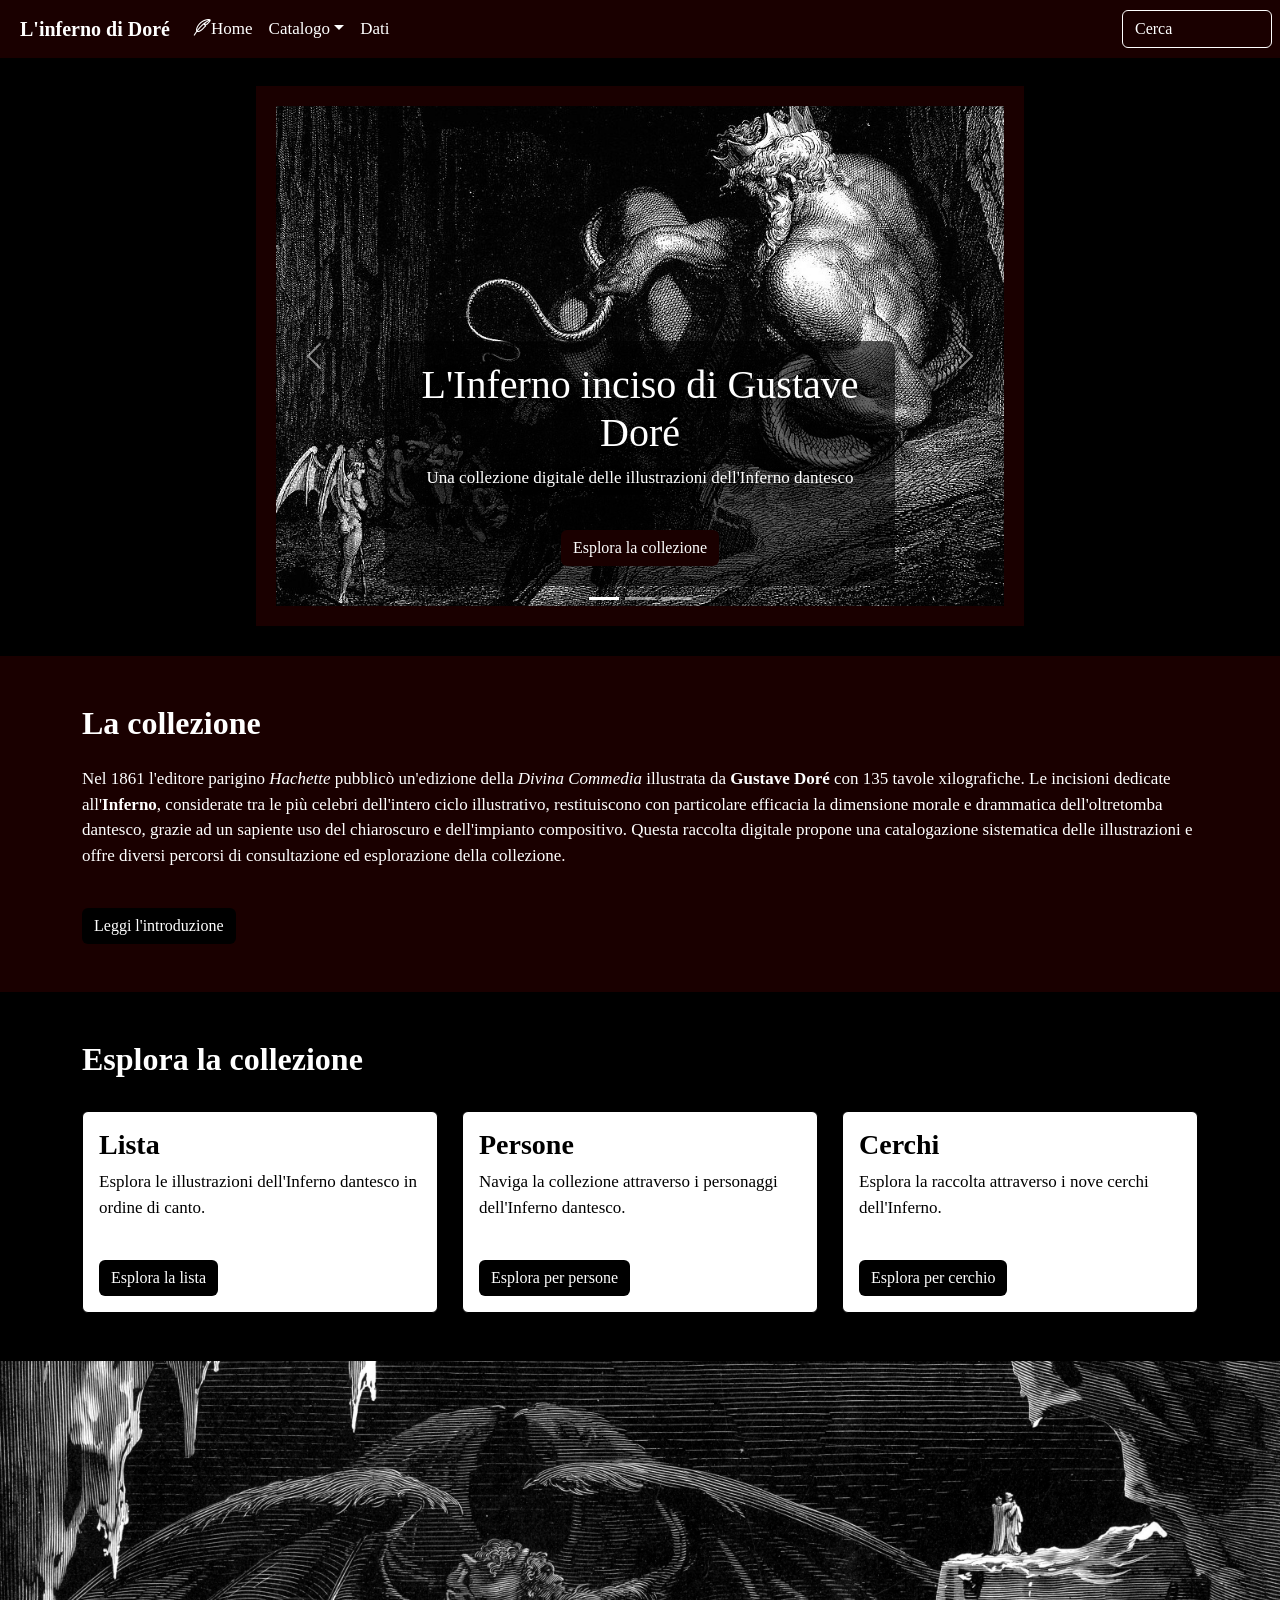
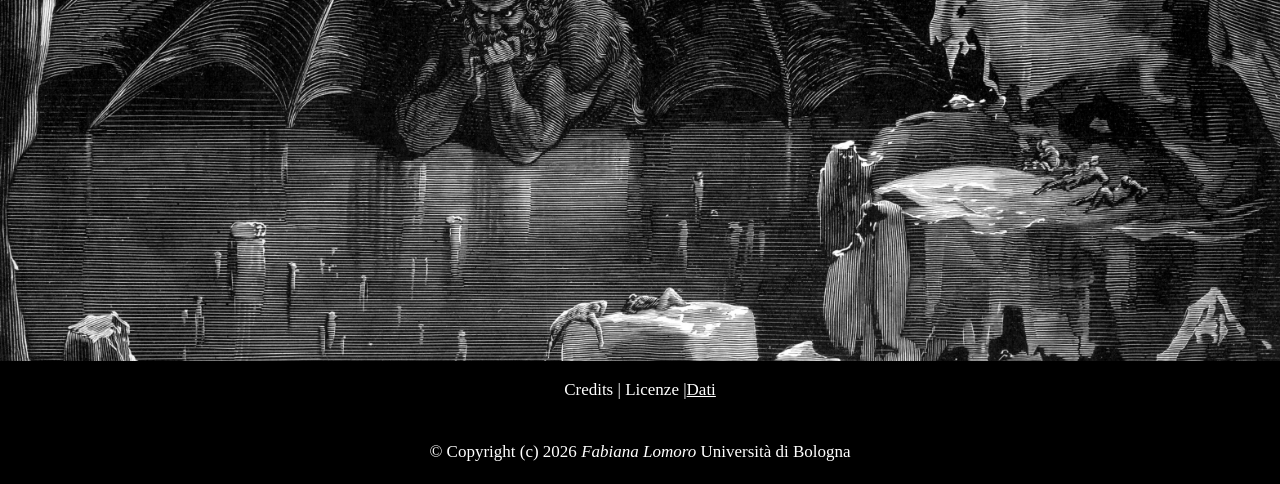
==== sitoWeb/index.html @ dfdcead7 "Aggiunta di tutti i file del progetto" ====
<!DOCTYPE html>
<html lang="it">
<head>
	<meta charset="UTF-8"/>
	<meta name="viewport" content="width=device-width, initial-scale=1"/>
	<meta name="DC.title" content="L'Inferno inciso da Gustave Doré"/>
	<meta name="DC.Creator" content="Gustave Doré"/>
	<meta name="DC.Subject" content="Hell in art"/>
	<meta name="DC.Description" content="Collezione digitale delle illustrazioni dell'Inferno dantesco di Gustave Doré"/>
	<meta name="DC.Publisher" content="Fabiana Lomoro, Università di Bologna"/>
	<meta name="DC.Date" content="2026"/>
	<meta name="DC.Type" content="Image"/>
	<meta name="DC.Format" content="text/html"/>
	<meta name="DC.Language" content="it"/>
	<meta name="DC.Rights" content="Dominio Pubblico"/>
	<title>L'Inferno inciso di Gustave Doré</title>
<!--Bootstrap CSS-->
	<link href="https://cdn.jsdelivr.net/npm/bootstrap@5.3.8/dist/css/bootstrap.min.css" rel="stylesheet">
<!--Bootstrap Icons-->
	<link rel="stylesheet" href="https://cdn.jsdelivr.net/npm/bootstrap-icons@1.13.1/font/bootstrap-icons.min.css">
<!--CSS-->
	<link href="style.css" rel="stylesheet">
</head>
<body>
	<header>
		<nav class="navbar navbar-expand-lg navbar-dark bg-dark fixed-top">
			<a class="navbar-brand" href="index.html">L'inferno di Doré</a>
			<button class="navbar-toggler" type="button" data-bs-toggle="collapse" data-bs-target="#navbarContent">
				<span class="navbar-toggler-icon"></span>
			</button>
			<div class="collapse navbar-collapse" id="navbarContent">
				<ul class="navbar-nav me-auto">
					<li class="nav-item">
						<a class="nav-link" href="index.html"><i class="bi bi-feather"></i>Home</a>
					</li>
					<li class="nav-item dropdown">
						<a class="nav-link dropdown-toggle" href="#" role="button" data-bs-toggle="dropdown">Catalogo</a>
						<ul class="dropdown-menu">
							<li><a class="dropdown-item" href="catalogo.html">Lista</a></li>
							<li><a class="dropdown-item" href="catalogo.html">Persone</a></li>
							<li><a class="dropdown-item" href="catalogo.html">Cerchi</a></li>
						</ul>
					</li>
					<li class="nav-item">
						<a class="nav-link" href="dati.html">Dati</a>
					</li>
				</ul>
			</div>
<!-- barra di ricerca FUORI dal collapse -->
			<form class="d-flex">
				<input class="form-control me-2" type="search" placeholder="Cerca">
			</form>
		</nav>
		<!-- bootstrap carousel -->
		<div id="carouselDoré" class="carousel slide" data-bs-ride="carousel">
		<!-- indicatori -->
			<div class="carousel-indicators">
				<button type="button" data-bs-target="#carouselDoré" data-bs-slide-to="0" class="active"></button>
				<button type="button" data-bs-target="#carouselDoré" data-bs-slide-to="1"></button>
				<button type="button" data-bs-target="#carouselDoré" data-bs-slide-to="2"></button>
			</div>
		<!-- immagini -->
		<div class="carousel-inner">
			<div class="carousel-item active">
				<img src="img/carousel1.jpg" class="d-block w-100" alt="Illustrazione di Gustave Doré, Inferno dantesco" title="Illustrazione di Gustave Doré, Inferno dantesco">
				<div class="carousel-caption">
					<h1>L'Inferno inciso di Gustave Doré</h1>
					<p>Una collezione digitale delle illustrazioni dell'Inferno dantesco</p>
					<a href="catalogo.html" class="btn btn-dark mt-4">Esplora la collezione</a>
				</div>
			</div>
			<div class="carousel-item">
				<img src="img/carousel2.jpg" class="d-block w-100" alt="Dipinto di Gustave Doré, Dante e Virgilio" title="Dipinto di Gustave Doré, Dante e Virgilio">
				<div class="carousel-caption">
					<h1>Personaggi</h1>
					<p>Esplora la collezione attraverso i personaggi dell'Inferno dantesco</p>
					<a href="catalogo.html" class="btn btn-dark mt-4">Naviga per personaggi</a>
				</div>
			</div>
			<div class="carousel-item">
				<img src="img/carousel3.jpg" class="d-block w-100" alt="Mappa dell'Inferno dantesco di Sandro Botticelli" title="Mappa dell'Inferno dantesco di Sandro Botticelli">
				<div class="carousel-caption">
					<h1>I cerchi dell'Inferno</h1>
					<p>Esplora la collezione attraverso i nove cerchi dell'Inferno dantesco</p>
					<a href="catalogo.html" class="btn btn-dark mt-4">Naviga per cerchi</a>
				</div>
			</div>
		</div>
		<!-- frecce -->
		<button class="carousel-control-prev" data-bs-target="#carouselDoré" data-bs-slide="prev">
			<span class="carousel-control-prev-icon"></span>
		</button>
		<button class="carousel-control-next" data-bs-target="#carouselDoré" data-bs-slide="next">
			<span class="carousel-control-next-icon"></span>
		</button>
		</div>
	</header>
	<main>
		<section class="container-fluid pb-5 pt-5 background-bordeaux">
			<div class="container">
				<h2>La collezione</h2>
				<p class="mt-4">Nel 1861 l'editore parigino <em>Hachette</em> pubblicò un'edizione della <em>Divina Commedia</em> illustrata da <b>Gustave Doré</b> con 135 tavole xilografiche. Le incisioni dedicate all'<b>Inferno</b>, considerate tra le più celebri dell'intero ciclo illustrativo, restituiscono con particolare efficacia la dimensione morale e drammatica dell'oltretomba dantesco, grazie ad un sapiente uso del chiaroscuro e dell'impianto compositivo. Questa raccolta digitale propone una catalogazione sistematica delle illustrazioni e offre diversi percorsi di consultazione ed esplorazione della collezione.</p>
				<a href="catalogo.html" class="btn btn-dark mt-4">Leggi l'introduzione</a>
			</div>
		</section>
		<section class="container-fluid pb-5 pt-5">
			<div class="container">
				<h2>Esplora la collezione</h2>
				<div class="row">

					<div class="col-md-4 mt-4">
						<div class="card">
							<div class="card-body">
								<h3 class="card-title">Lista</h3>
								<p class="card-text">Esplora le illustrazioni dell'Inferno dantesco in ordine di canto.</p>
								<a href="catalogo.html" class="btn mt-4">Esplora la lista</a>
							</div>
						</div>
					</div>

					<div class="col-md-4 mt-4">
						<div class="card">
							<div class="card-body">
								<h3 class="card-title">Persone</h3>
								<p class="card-text">Naviga la collezione attraverso i personaggi dell'Inferno dantesco.</p>
								<a href="catalogo.html" class="btn mt-4">Esplora per persone</a>
							</div>
						</div>
					</div>

					<div class="col-md-4 mt-4">
						<div class="card">
							<div class="card-body">
								<h3 class="card-title">Cerchi</h3>
								<p class="card-text">Esplora la raccolta attraverso i nove cerchi dell'Inferno.</p>
								<a href="catalogo.html" class="btn mt-4">Esplora per cerchio</a>
							</div>
						</div>
					</div>

				</div>
			</div>
		</section>
		<section class="container-fluid pb-5 pt-5 sfondo-sezione"></section>
	</main>
	<footer>
			<div class="container-fluid pb-3 pt-3 background-nero">
				<div class="container">
					<p class="mb-0 pb-1 text-center">Credits | Licenze |<a href="dati.html">Dati</a></p>
				</div>
			</div>
			<div class="container-fluid pb-3 pt-3 background-nero">
				<p class="mb-0 pb-1 text-center">&copy; Copyright (c) 2026 <em>Fabiana Lomoro</em>
				Università di Bologna</p> 
			</div>
		</footer>
	<script src="https://cdn.jsdelivr.net/npm/bootstrap@5.3.8/dist/js/bootstrap.bundle.min.js"></script>
</body>
</html>
---- sitoWeb/style.css ----
/*body*/
body {
	font-size: 17px;
	margin: 0;
	background-color: #000000;
	color: #ffffff;
	font-family: Georgia, serif;
}

/*titoli*/
h1, h2, h3 {
	color: #ffffff;
	font-family: Georgia, serif;
}

/*bottone*/
button {
	background-color: #1a0000;
	color: #ffffff;
	border: none;
	padding: 8px 16px;
}

/*navbar*/
.navbar {
	background-color: #1a0000 !important;
}

.navbar-toggler {
	margin-right: auto;
	color: #ffffff !important;
}

.navbar-toggler:focus {
	box-shadow: 0 0 2px rgba(255,255,255,0.3);
}

.navbar-brand {
	margin-left: 20px;
	color: #ffffff !important;
	font-family: Georgia, serif;
	font-weight: bold;
}

.navbar .nav-link {
	color: #ffffff !important;
	font-family: Georgia, serif;
}

.navbar .nav-link:hover {
	background-color: #000000;
	border-radius: 5px;
}

.navbar input {
	background-color: transparent !important;
	color: #ffffff;
	border: 1px solid #ffffff;
	width: 150px;
}

.navbar input:focus {
	background-color: transparent !important;
	color: #ffffff;
	border: 1px solid #ffffff;
	box-shadow: none;
}

.navbar input::placeholder {
	color: #ffffff;
	opacity: 1;
	font-family: Georgia, serif;
}

/*dropdown*/
.dropdown-menu {
	background-color: #1a0000;
	border: 1px solid #ffffff;
}

.dropdown-item {
	color: #ffffff;
}

.dropdown-item:active {
	background-color: #ffffff;
	color: #000000;
}

/*header*/
header {
	padding-top: 56px;
}

/*carosello*/
.carousel {
	background-color: #1a0000;
	width: 60%;
	margin: 30px auto;
	padding: 20px;
}

.carousel-item img {
	height: 500px;
	object-fit: cover;
	background-color: #000000;
	width: 100%;
}

/*testo carosello*/
.carousel-caption h1 {
	color: #ffffff;
	text-shadow: 3px 3px 8px #000000;
}

.carousel-caption p {
	color: #ffffff;
		text-shadow: 3px 3px 8px #000000;
}

.carousel-caption {
	background-color: rgba(0, 0, 0, 0.6);
	border-radius: 8px;
	padding: 20px;
}

/*bottone carosello*/
.carousel-caption .btn {
	background-color: #1a0000;
	color: #ffffff;
	border: none;
}

.carousel-caption .btn:hover {
	background-color: #000000;
}

/*main*/ 
.background-bordeaux {
	background-color: #1a0000;
}

main .btn {
	background-color: #000000;
	color: #ffffff;
	border: none;
}

/*card*/
.card {
	background-color: #ffffff;
	color: #000000;
	border: 1px solid #000000;
	transition: transform 0.2s;
}

.card:hover {
	transform: translateY(-5px);
}


/*titolo sezione*/
.card .card-title { 
	font-weight: bold;
}

section h2 { 
	font-weight: bold;
}

/*hover bottoni card*/
.card .btn:hover { 
	background-color: #1a0000;
	color: #ffffff;
}

/*sezione sfondo*/
.sfondo-sezione {
	background-image: url("img/sfondo-sezione.jpg");
	background-size: cover;
	background-position: center;
	background-repeat: no-repeat;
	height: 600px;
}

/*footer*/
.background-nero {
	background-color: #000000;
}

footer a {
	color: #ffffff;
}

/*aside catalogo*/
.breadcrumb {
	background-color: #1a0000;
	padding: 8px 12px;
	border-radius: 4px;
}

.breadcrumb li a, .breadcrumb li {
	color: #ffffff;
	text-decoration: none;
}

.breadcrumb li + li::before {
	content: "> ";
	padding: 0 5px;
	color: #ffffff;
}

aside ul {
	background-color: #1a0000;
	padding: 10px 12px;
	border-radius: 4px;
}

aside ul li {
	padding-left: 20px;
}

aside ul li a {
	color: #ffffff;
	text-decoration: none;
}

aside ul li a:hover {
	text-decoration: underline;
}

/*tab catalogo*/
.nav-tabs {
	border-bottom: 1px solid #ffffff;
}

.nav-tabs .nav-link {
	color: #000000;
	background-color: #ffffff;
	border: 1px solid #000000;
	margin-right: 2px;
	padding: 4px 8px;
}

.nav-tabs .nav-link.active {
	background-color: #1a0000;
	color: #ffffff;
	border-color: #1a0000;
}


.nav-tabs .nav-link:hover {
	background-color: #1a0000;
	color: #ffffff;
}

/*immagine item*/
.item-img {
	width: 50%;
	display: block;
	margin: 0 auto 20px auto;
}

/*blockquote*/
blockquote {
	text-align: center;
	border-left: none;
	padding: 20px;
	font-style: Italic;
}

blockquote {
	margin-bottom: 5px;
}

/*tabella item*/
.table a {
	color: #ffffff;
	text-decoration: none;
}

.table a:hover {
	text-decoration: underline;
}

.table th {
	background-color: #1a0000;
	color: #ffffff;
	width: 35%;
}

.table td {
	background-color: #000000;
	color: #ffffff !important;
	width: 35%;
}

.table-bordered td, .table-bordered th {
	border: 1px solid #ffffff !important;
}

/*badge*/
.badge {
	background-color: #ffffff;
	color: #000000;
	padding: 5px 10px;
	border-radius: 4px;
	font-size: 0.85rem;
}

/*tabella dati*/
.tabella-dati thead th {
	background-color: #ffffff !important;
	color: #000000 !important;
	border: 3px solid #000000 !important;
}

/*sfondo dati*/
.sfondo-dati {
	background-image: url("img/sfondo-sezione2.jpg");
	background-size: cover;
	background-position: center;
	height: 400px;
}
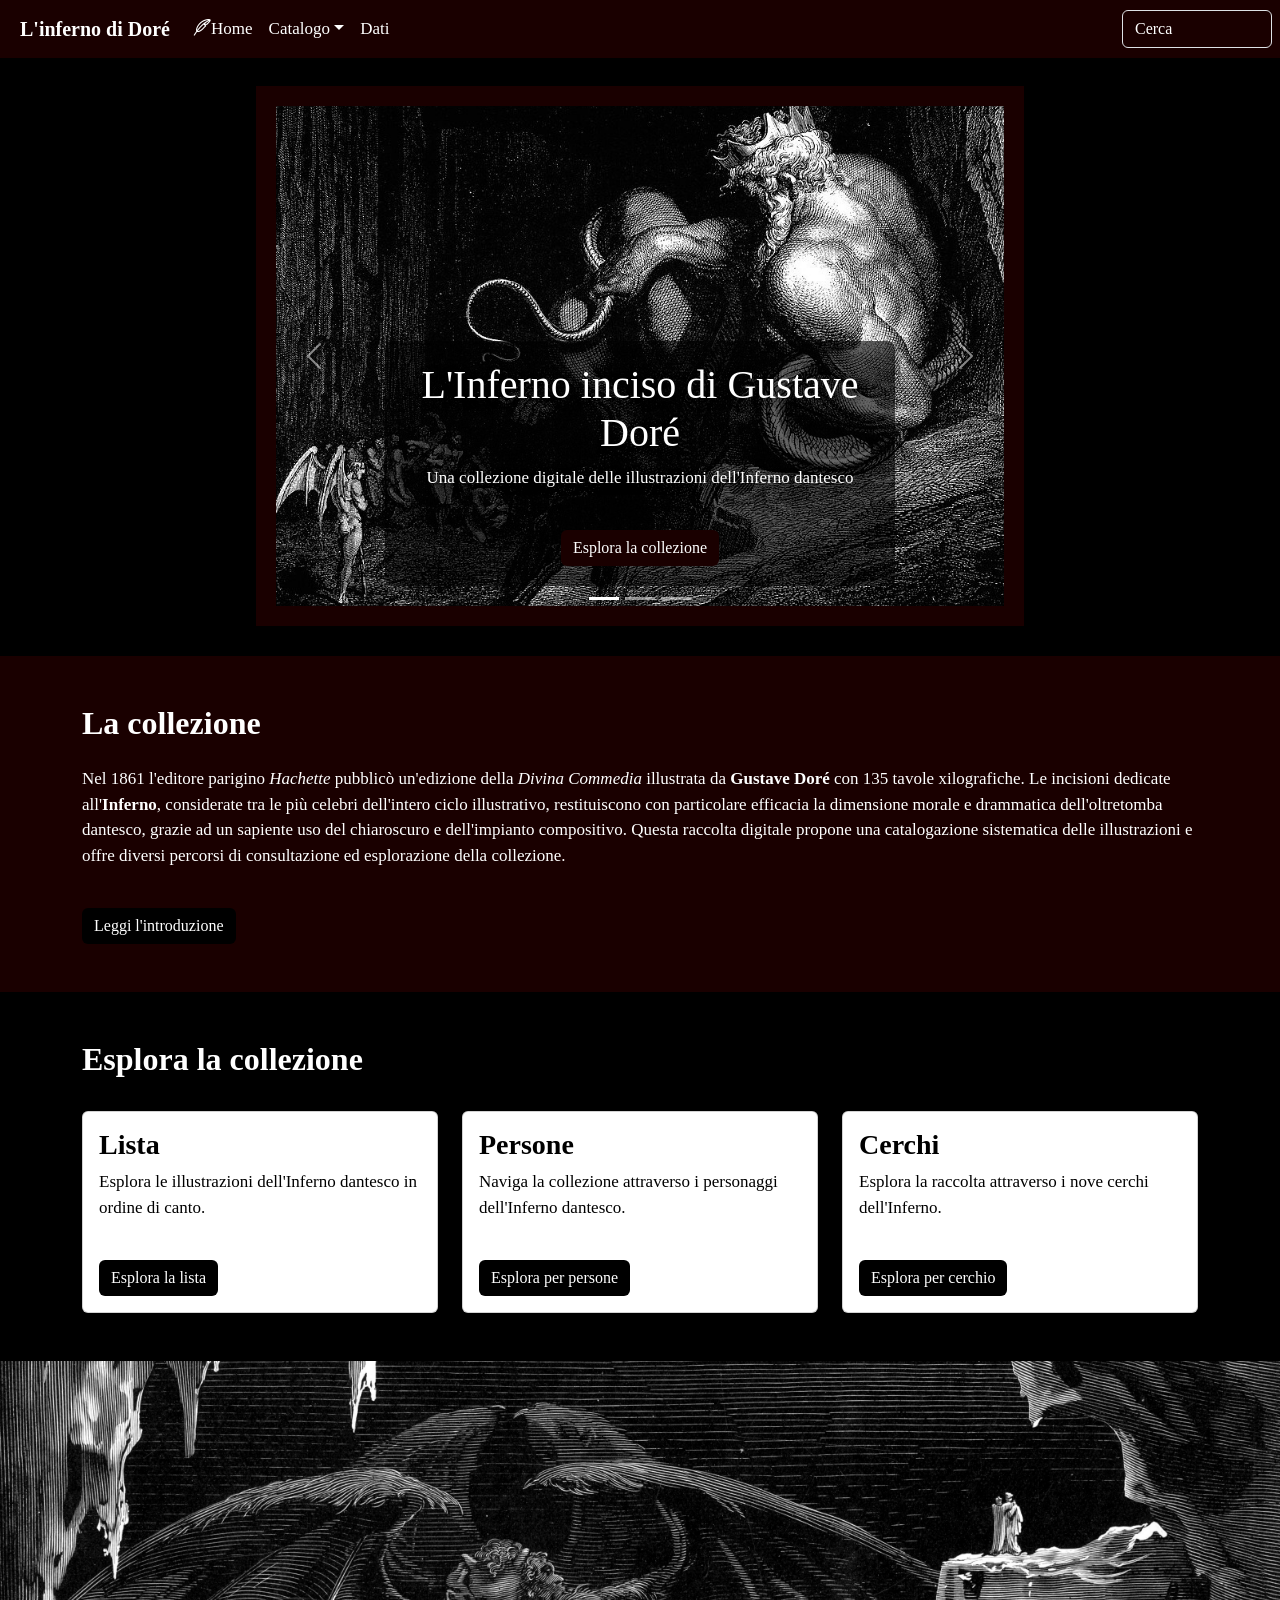
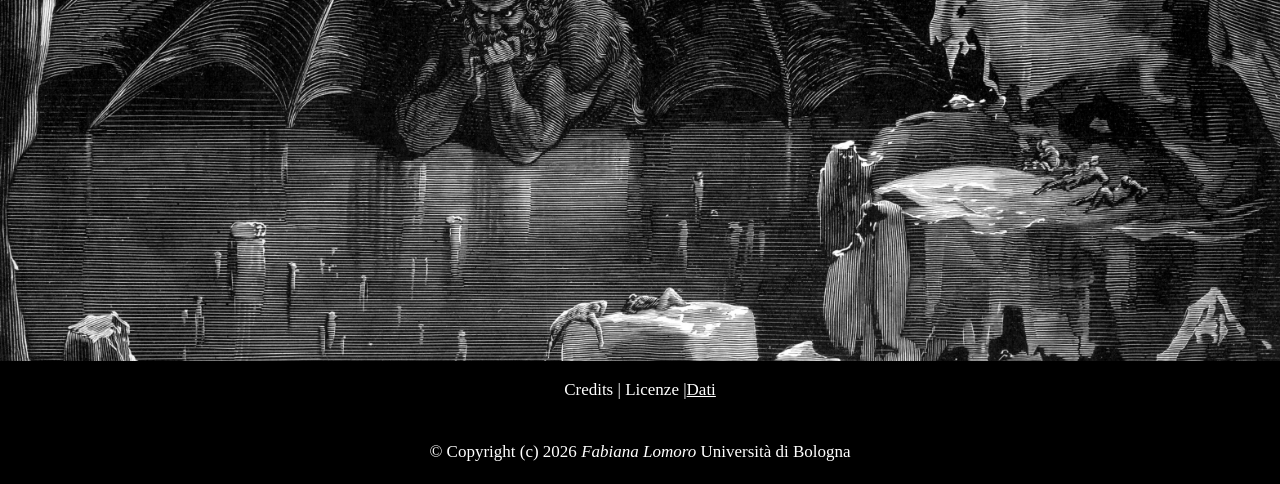
==== commit 61852644: "aggiornamento file" ====
--- a/sitoWeb/index.html
+++ b/sitoWeb/index.html
@@ -34,7 +34,7 @@
 						<a class="nav-link" href="index.html"><i class="bi bi-feather"></i>Home</a>
 					</li>
 					<li class="nav-item dropdown">
-						<a class="nav-link dropdown-toggle" href="#" role="button" data-bs-toggle="dropdown">Catalogo</a>
+						<a class="nav-link dropdown-toggle" role="button" data-bs-toggle="dropdown">Catalogo</a>
 						<ul class="dropdown-menu">
 							<li><a class="dropdown-item" href="catalogo.html">Lista</a></li>
 							<li><a class="dropdown-item" href="catalogo.html">Persone</a></li>
@@ -47,7 +47,7 @@
 				</ul>
 			</div>
 <!-- barra di ricerca FUORI dal collapse -->
-			<form class="d-flex">
+			<form>
 				<input class="form-control me-2" type="search" placeholder="Cerca">
 			</form>
 		</nav>
@@ -141,15 +141,15 @@
 				</div>
 			</div>
 		</section>
-		<section class="container-fluid pb-5 pt-5 sfondo-sezione"></section>
+		<section class="container-fluid sfondo-sezione"></section>
 	</main>
 	<footer>
-			<div class="container-fluid pb-3 pt-3 background-nero">
+			<div class="container-fluid pb-3 pt-3">
 				<div class="container">
 					<p class="mb-0 pb-1 text-center">Credits | Licenze |<a href="dati.html">Dati</a></p>
 				</div>
 			</div>
-			<div class="container-fluid pb-3 pt-3 background-nero">
+			<div class="container-fluid pb-3 pt-3">
 				<p class="mb-0 pb-1 text-center">&copy; Copyright (c) 2026 <em>Fabiana Lomoro</em>
 				Università di Bologna</p> 
 			</div>
--- a/sitoWeb/style.css
+++ b/sitoWeb/style.css
@@ -1,24 +1,9 @@
 /*body*/
 body {
 	font-size: 17px;
-	margin: 0;
 	background-color: #000000;
 	color: #ffffff;
 	font-family: Georgia, serif;
-}
-
-/*titoli*/
-h1, h2, h3 {
-	color: #ffffff;
-	font-family: Georgia, serif;
-}
-
-/*bottone*/
-button {
-	background-color: #1a0000;
-	color: #ffffff;
-	border: none;
-	padding: 8px 16px;
 }
 
 /*navbar*/
@@ -28,7 +13,6 @@
 
 .navbar-toggler {
 	margin-right: auto;
-	color: #ffffff !important;
 }
 
 .navbar-toggler:focus {
@@ -37,14 +21,11 @@
 
 .navbar-brand {
 	margin-left: 20px;
-	color: #ffffff !important;
-	font-family: Georgia, serif;
 	font-weight: bold;
 }
 
 .navbar .nav-link {
 	color: #ffffff !important;
-	font-family: Georgia, serif;
 }
 
 .navbar .nav-link:hover {
@@ -55,7 +36,6 @@
 .navbar input {
 	background-color: transparent !important;
 	color: #ffffff;
-	border: 1px solid #ffffff;
 	width: 150px;
 }
 
@@ -69,13 +49,11 @@
 .navbar input::placeholder {
 	color: #ffffff;
 	opacity: 1;
-	font-family: Georgia, serif;
 }
 
 /*dropdown*/
 .dropdown-menu {
 	background-color: #1a0000;
-	border: 1px solid #ffffff;
 }
 
 .dropdown-item {
@@ -103,19 +81,11 @@
 .carousel-item img {
 	height: 500px;
 	object-fit: cover;
-	background-color: #000000;
-	width: 100%;
 }
 
 /*testo carosello*/
-.carousel-caption h1 {
-	color: #ffffff;
+.carousel-caption h1, .carousel-caption p {
 	text-shadow: 3px 3px 8px #000000;
-}
-
-.carousel-caption p {
-	color: #ffffff;
-		text-shadow: 3px 3px 8px #000000;
 }
 
 .carousel-caption {
@@ -150,7 +120,6 @@
 .card {
 	background-color: #ffffff;
 	color: #000000;
-	border: 1px solid #000000;
 	transition: transform 0.2s;
 }
 
@@ -179,20 +148,15 @@
 	background-image: url("img/sfondo-sezione.jpg");
 	background-size: cover;
 	background-position: center;
-	background-repeat: no-repeat;
 	height: 600px;
 }
 
 /*footer*/
-.background-nero {
-	background-color: #000000;
-}
-
 footer a {
 	color: #ffffff;
 }
 
-/*aside catalogo*/
+/*aside*/
 .breadcrumb {
 	background-color: #1a0000;
 	padding: 8px 12px;
@@ -207,7 +171,7 @@
 .breadcrumb li + li::before {
 	content: "> ";
 	padding: 0 5px;
-	color: #ffffff;
+	
 }
 
 aside ul {
@@ -230,24 +194,19 @@
 }
 
 /*tab catalogo*/
-.nav-tabs {
-	border-bottom: 1px solid #ffffff;
-}
-
 .nav-tabs .nav-link {
 	color: #000000;
 	background-color: #ffffff;
 	border: 1px solid #000000;
 	margin-right: 2px;
 	padding: 4px 8px;
-}
+	}
 
 .nav-tabs .nav-link.active {
 	background-color: #1a0000;
 	color: #ffffff;
 	border-color: #1a0000;
 }
-
 
 .nav-tabs .nav-link:hover {
 	background-color: #1a0000;
@@ -264,14 +223,11 @@
 /*blockquote*/
 blockquote {
 	text-align: center;
-	border-left: none;
 	padding: 20px;
-	font-style: Italic;
-}
-
-blockquote {
+	font-style: italic;
 	margin-bottom: 5px;
 }
+
 
 /*tabella item*/
 .table a {
@@ -310,8 +266,8 @@
 
 /*tabella dati*/
 .tabella-dati thead th {
-	background-color: #ffffff !important;
-	color: #000000 !important;
+	background-color: #ffffff;
+	color: #000000;
 	border: 3px solid #000000 !important;
 }
 
